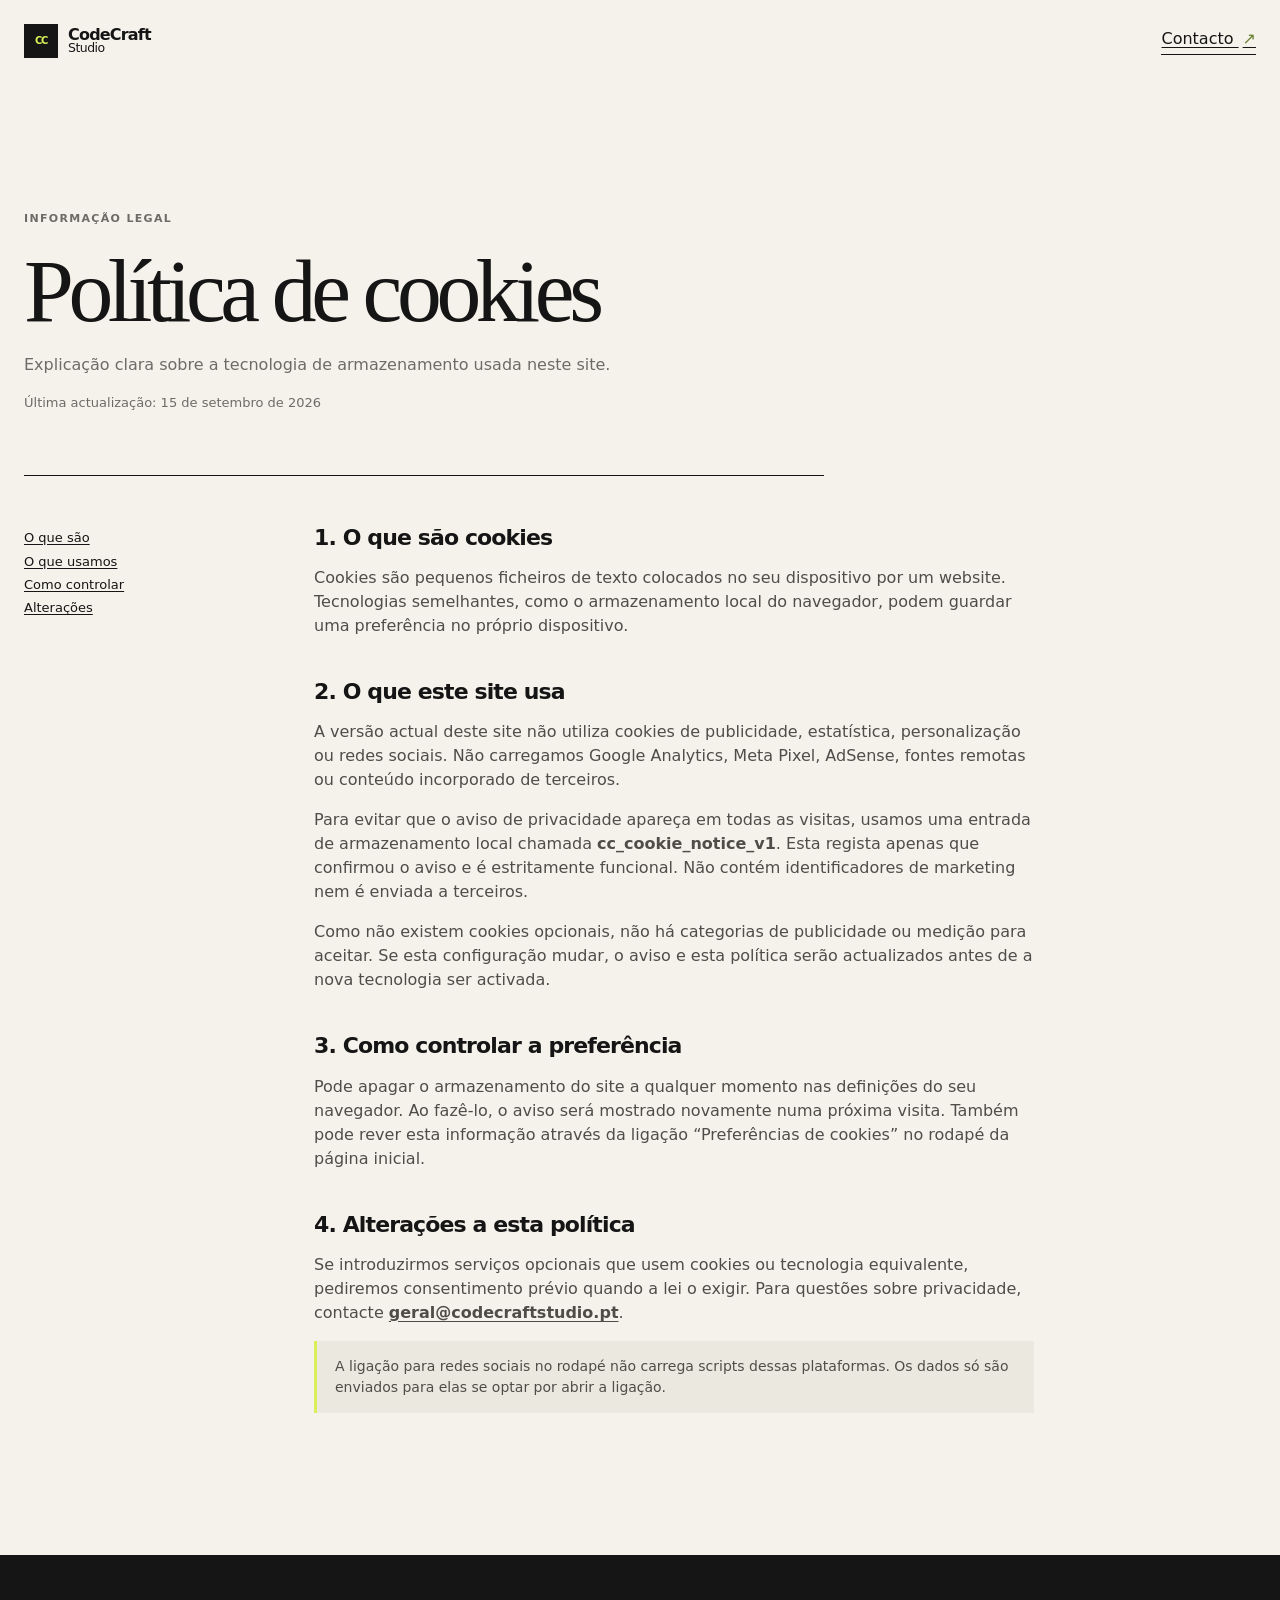
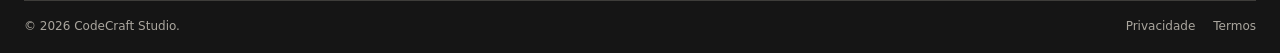
==== cookies.html @ 8bd4c87a "Add files via upload" ====
<!doctype html>
<html lang="pt-PT"><head><meta charset="utf-8"><meta name="viewport" content="width=device-width, initial-scale=1"><meta name="theme-color" content="#151515"><link rel="canonical" href="https://codecraftstudio.site/cookies.html"><link rel="icon" href="icon-192x192.png" type="image/png"><link rel="stylesheet" href="styles.css"><link rel="stylesheet" href="fixes.css"><title>Política de Cookies — CodeCraft Studio</title></head>
<body><a class="skip-link" href="#conteudo">Saltar para o conteúdo</a><header class="site-header"><div class="shell nav-wrap"><a class="brand" href="index.html" aria-label="CodeCraft Studio — início"><span class="brand-mark">CC</span><span>CodeCraft<br><small>Studio</small></span></a><a class="nav-contact" href="index.html#contacto">Contacto <span>↗</span></a></div></header>
<main id="conteudo" class="legal-main shell"><header class="legal-heading"><p class="section-label">Informação legal</p><h1>Política de cookies</h1><p>Explicação clara sobre a tecnologia de armazenamento usada neste site.</p><p class="legal-date">Última actualização: 15 de setembro de 2026</p></header><div class="legal-layout"><nav aria-label="Nesta página"><a href="#o-que-sao">O que são</a><a href="#uso">O que usamos</a><a href="#controlar">Como controlar</a><a href="#alteracoes">Alterações</a></nav><article class="legal-content">
<section id="o-que-sao"><h2>1. O que são cookies</h2><p>Cookies são pequenos ficheiros de texto colocados no seu dispositivo por um website. Tecnologias semelhantes, como o armazenamento local do navegador, podem guardar uma preferência no próprio dispositivo.</p></section>
<section id="uso"><h2>2. O que este site usa</h2><p>A versão actual deste site não utiliza cookies de publicidade, estatística, personalização ou redes sociais. Não carregamos Google Analytics, Meta Pixel, AdSense, fontes remotas ou conteúdo incorporado de terceiros.</p><p>Para evitar que o aviso de privacidade apareça em todas as visitas, usamos uma entrada de armazenamento local chamada <strong>cc_cookie_notice_v1</strong>. Esta regista apenas que confirmou o aviso e é estritamente funcional. Não contém identificadores de marketing nem é enviada a terceiros.</p><p>Como não existem cookies opcionais, não há categorias de publicidade ou medição para aceitar. Se esta configuração mudar, o aviso e esta política serão actualizados antes de a nova tecnologia ser activada.</p></section>
<section id="controlar"><h2>3. Como controlar a preferência</h2><p>Pode apagar o armazenamento do site a qualquer momento nas definições do seu navegador. Ao fazê-lo, o aviso será mostrado novamente numa próxima visita. Também pode rever esta informação através da ligação “Preferências de cookies” no rodapé da página inicial.</p></section>
<section id="alteracoes"><h2>4. Alterações a esta política</h2><p>Se introduzirmos serviços opcionais que usem cookies ou tecnologia equivalente, pediremos consentimento prévio quando a lei o exigir. Para questões sobre privacidade, contacte <a href="mailto:geral@codecraftstudio.pt">geral@codecraftstudio.pt</a>.</p></section>
<p class="legal-note">A ligação para redes sociais no rodapé não carrega scripts dessas plataformas. Os dados só são enviados para elas se optar por abrir a ligação.</p>
</article></div></main><footer class="site-footer"><div class="shell footer-bottom"><p>© <span data-year></span> CodeCraft Studio.</p><div><a href="privacy.html">Privacidade</a><a href="terms.html">Termos</a></div></div></footer><script src="main.js"></script></body></html>
---- styles.css ----
:root{--ink:#151515;--paper:#f5f2eb;--white:#fff;--muted:#6d6b65;--line:#d4d0c7;--lime:#d8ef58;--serif:Georgia,'Times New Roman',serif;--sans:Inter,ui-sans-serif,system-ui,-apple-system,BlinkMacSystemFont,'Segoe UI',sans-serif}*{box-sizing:border-box}html{scroll-behavior:smooth}body{margin:0;background:var(--paper);color:var(--ink);font-family:var(--sans);font-size:16px;line-height:1.5}a{color:inherit;text-underline-offset:.18em}button{font:inherit}.shell{width:min(100% - 48px,1240px);margin-inline:auto}.skip-link{position:fixed;top:8px;left:8px;z-index:99;transform:translateY(-160%);background:var(--lime);color:var(--ink);padding:10px 14px}.skip-link:focus{transform:none}.site-header{position:sticky;top:0;z-index:10;background:color-mix(in srgb,var(--paper) 92%,transparent);border-bottom:1px solid transparent;backdrop-filter:blur(12px)}.site-header.is-scrolled{border-color:var(--line)}.nav-wrap{min-height:82px;display:flex;align-items:center;justify-content:space-between}.brand{display:inline-flex;align-items:center;gap:10px;text-decoration:none;font-weight:800;line-height:.78;letter-spacing:-.05em}.brand small{font-size:.78em;font-weight:500;letter-spacing:-.04em}.brand-mark{width:34px;height:34px;display:grid;place-items:center;background:var(--ink);color:var(--lime);font-size:10px;letter-spacing:-.13em}.main-nav{display:flex;align-items:center;gap:30px;font-size:14px;font-weight:600}.main-nav a{text-decoration:none}.main-nav>a:not(.nav-contact):hover{color:var(--muted)}.nav-contact{border-bottom:1px solid var(--ink);padding-bottom:3px}.nav-contact span{color:#6d8232;margin-left:4px}.menu-button{display:none;border:0;background:none;font-weight:700}.menu-button span{display:inline-block;width:14px;border-top:1px solid;margin-left:5px;vertical-align:middle}.hero{padding:clamp(86px,12vw,174px) 0 0}.eyebrow,.section-label{margin:0;text-transform:uppercase;letter-spacing:.12em;font-size:11px;font-weight:800}.hero-grid{display:grid;grid-template-columns:minmax(0,1.65fr) minmax(280px,.65fr);align-items:end;gap:70px;margin:32px 0 84px}.hero h1{margin:0;font-family:var(--serif);font-size:clamp(50px,7.3vw,108px);line-height:.91;font-weight:400;letter-spacing:-.07em}.hero h1 em{color:#66803d;font-style:italic}.hero-aside{padding-bottom:5px}.hero-aside p,.section-head>p:last-child,.lead,.contact-content>p{margin:0;color:var(--muted);font-size:17px;line-height:1.55}.button{display:inline-flex;align-items:center;justify-content:center;gap:20px;border:1px solid var(--ink);padding:13px 16px;text-decoration:none;cursor:pointer;font-size:14px;font-weight:750;transition:background .18s,color .18s}.button-dark{margin-top:28px;background:var(--ink);color:var(--white)}.button-dark:hover{background:var(--lime);color:var(--ink)}.button-plain{background:transparent;color:var(--ink)}.button-plain:hover{background:var(--ink);color:var(--white)}.hero-rule{display:grid;grid-template-columns:1fr 1fr 1fr;padding:12px 0;border-top:1px solid var(--ink);font-size:12px}.hero-rule span:nth-child(2){text-align:center}.hero-rule span:last-child{text-align:right}.statement{margin-top:104px;padding:clamp(60px,10vw,145px) 0;background:var(--ink);color:var(--white)}.statement-grid{display:grid;grid-template-columns:.65fr 1.35fr;gap:30px}.statement .section-label{color:var(--lime)}h2{margin:0;font-family:var(--serif);font-size:clamp(38px,5vw,72px);font-weight:400;letter-spacing:-.06em;line-height:.98}.statement h2{max-width:790px}.lead{max-width:570px;margin-top:34px;color:#d1cec7}.section{padding:clamp(76px,11vw,150px) 0}.section-head{display:grid;grid-template-columns:.7fr 1fr;gap:30px;align-items:start;margin-bottom:62px}.section-head>p:last-child{max-width:535px}.service-list{border-top:1px solid var(--ink)}.service-list article{display:grid;grid-template-columns:100px 1fr 40px;gap:20px;padding:27px 0;border-bottom:1px solid var(--ink);align-items:start}.service-list article>span:first-child,.method li>span{font-size:12px;font-weight:700;color:var(--muted)}.service-list h3,.project h3,.method h3{margin:0;font-size:clamp(21px,2.1vw,30px);letter-spacing:-.04em;line-height:1.05}.service-list p,.method p{margin:10px 0 0;max-width:590px;color:var(--muted)}.service-arrow{text-align:right;font-size:20px}.work{background:#e8e4dc}.work-head{margin-bottom:48px}.work-grid{display:grid;grid-template-columns:repeat(2,1fr);gap:46px 24px}.project{display:block;text-decoration:none}.project-featured{grid-column:span 2}.project figure{margin:0;overflow:hidden;background:#d7d2c8;aspect-ratio:1.32}.project-featured figure{aspect-ratio:1.9}.project img{width:100%;height:100%;object-fit:cover;object-position:top;filter:saturate(.72);transition:transform .45s ease,filter .45s ease}.project:hover img{transform:scale(1.025);filter:saturate(1)}.project div{padding-top:13px}.project span{display:block;color:var(--muted);text-transform:uppercase;letter-spacing:.1em;font-size:10px;font-weight:750;margin-bottom:6px}.project p{margin:9px 0 0;color:var(--muted)}.method{display:grid;grid-template-columns:.9fr 1.1fr;gap:90px}.method-title h2{font-size:clamp(42px,4.5vw,62px);margin-top:25px}.method ol{margin:0;padding:0;list-style:none;border-top:1px solid var(--ink)}.method li{display:grid;grid-template-columns:64px 1fr;gap:20px;padding:27px 0;border-bottom:1px solid var(--ink)}.contact{background:var(--lime);padding:clamp(75px,11vw,145px) 0}.contact-grid{display:grid;grid-template-columns:1.25fr .75fr;gap:60px}.contact h2{max-width:650px;margin-top:25px}.contact-content{align-self:end}.contact-mail{display:flex;justify-content:space-between;gap:10px;margin-top:34px;padding:12px 0;border-top:1px solid var(--ink);border-bottom:1px solid var(--ink);font-size:clamp(20px,2vw,29px);font-weight:760;letter-spacing:-.04em;text-decoration:none}.contact-phone{display:inline-block;margin-top:15px;font-weight:650}.site-footer{background:var(--ink);color:var(--white);padding:45px 0 18px}.footer-top{display:grid;grid-template-columns:1fr 1fr 1fr;gap:30px;padding-bottom:65px}.brand-footer .brand-mark{background:var(--lime);color:var(--ink)}.footer-top p{margin:0 0 5px;color:#aaa69e;font-size:13px}.footer-links{display:flex;flex-direction:column;gap:5px;align-items:flex-start;font-size:13px}.footer-links a,.footer-links button{color:#aaa69e;background:none;border:0;padding:0;text-align:left;cursor:pointer}.footer-links a:hover,.footer-links button:hover{color:var(--white)}.footer-bottom{display:flex;justify-content:space-between;border-top:1px solid #3e3d3a;padding-top:16px;color:#aaa69e;font-size:12px}.footer-bottom p{margin:0}.footer-bottom div{display:flex;gap:18px}.footer-bottom a{text-decoration:none}.cookie-banner{position:fixed;z-index:20;right:20px;bottom:20px;max-width:510px;padding:20px;background:var(--white);border:1px solid var(--ink);box-shadow:8px 8px 0 var(--ink);display:flex;align-items:end;gap:20px}.cookie-banner strong{font-size:15px}.cookie-banner p{margin:5px 0 0;color:var(--muted);font-size:13px}.cookie-actions{display:flex;gap:8px;flex-shrink:0}.cookie-actions .button{margin:0;padding:10px 11px;font-size:12px}.consent-dialog{width:min(100% - 32px,560px);border:1px solid var(--ink);padding:34px;background:var(--paper);box-shadow:12px 12px 0 var(--ink)}.consent-dialog::backdrop{background:rgba(21,21,21,.7)}.consent-dialog h2{font-size:38px;margin:18px 0}.consent-dialog p{color:var(--muted)}.dialog-close{float:right;border:0;background:none;font-size:30px;cursor:pointer}.cookie-row{display:flex;justify-content:space-between;align-items:center;margin:28px 0;padding:14px 0;border-block:1px solid var(--line)}.cookie-row small{display:block;color:var(--muted);font-size:12px}.always-on{font-size:12px;font-weight:750}.dialog-actions{display:flex;justify-content:flex-end;gap:8px}.dialog-actions .button{margin:0}.legal-main{padding:clamp(80px,10vw,140px) 0}.legal-heading{max-width:800px;border-bottom:1px solid var(--ink);padding-bottom:50px;margin-bottom:50px}.legal-heading h1{font-family:var(--serif);font-size:clamp(48px,7vw,90px);font-weight:400;letter-spacing:-.06em;line-height:.95;margin:20px 0}.legal-heading p{color:var(--muted);max-width:620px}.legal-layout{display:grid;grid-template-columns:220px minmax(0,720px);gap:70px}.legal-layout nav{font-size:13px;line-height:1.8}.legal-layout nav a{display:block}.legal-content h2{font-family:var(--sans);font-size:22px;font-weight:800;letter-spacing:-.04em;line-height:1.1;margin:0 0 12px}.legal-content section+section{margin-top:42px}.legal-content p,.legal-content li{color:#4f4d48}.legal-content ul{padding-left:20px}.legal-content a{font-weight:650}.legal-note{border-left:3px solid var(--lime);padding:15px 18px;background:#ebe8df;color:#4f4d48;font-size:14px}.legal-date{font-size:13px;color:var(--muted)}@media (max-width:720px){.shell{width:min(100% - 32px,1240px)}.nav-wrap{min-height:68px}.menu-button{display:block;position:relative;z-index:3}.main-nav{display:none;position:absolute;top:68px;left:0;right:0;background:var(--paper);border-bottom:1px solid var(--ink);padding:20px 16px 24px;align-items:flex-start;flex-direction:column;gap:18px}.main-nav.is-open{display:flex}.hero{padding-top:74px}.hero-grid,.statement-grid,.section-head,.method,.contact-grid{grid-template-columns:1fr;gap:28px}.hero-grid{margin-bottom:58px}.hero h1{font-size:clamp(48px,14vw,74px)}.hero-rule span:nth-child(2){text-align:right}.hero-rule span:last-child{display:none}.statement{margin-top:72px}.section-head{margin-bottom:40px}.service-list article{grid-template-columns:42px 1fr 20px;gap:12px}.service-list p{font-size:15px}.work-grid{grid-template-columns:1fr;gap:35px}.project-featured{grid-column:auto}.project-featured figure,.project figure{aspect-ratio:1.28}.method{gap:45px}.contact-content{align-self:auto}.footer-top{grid-template-columns:1fr 1fr;padding-bottom:42px}.footer-top .footer-links{grid-column:span 2}.footer-bottom{display:block}.footer-bottom div{margin-top:10px}.cookie-banner{right:12px;bottom:12px;left:12px;max-width:none;display:block}.cookie-actions{margin-top:15px}.cookie-actions .button{flex:1}.legal-layout{grid-template-columns:1fr;gap:26px}.legal-layout nav{display:flex;gap:12px;flex-wrap:wrap}.legal-layout nav a{border:1px solid var(--line);padding:4px 8px}.legal-heading{padding-bottom:34px;margin-bottom:34px}}@media (prefers-reduced-motion:reduce){html{scroll-behavior:auto}.project img{transition:none}}
---- fixes.css ----
.cookie-banner[hidden]{display:none!important}
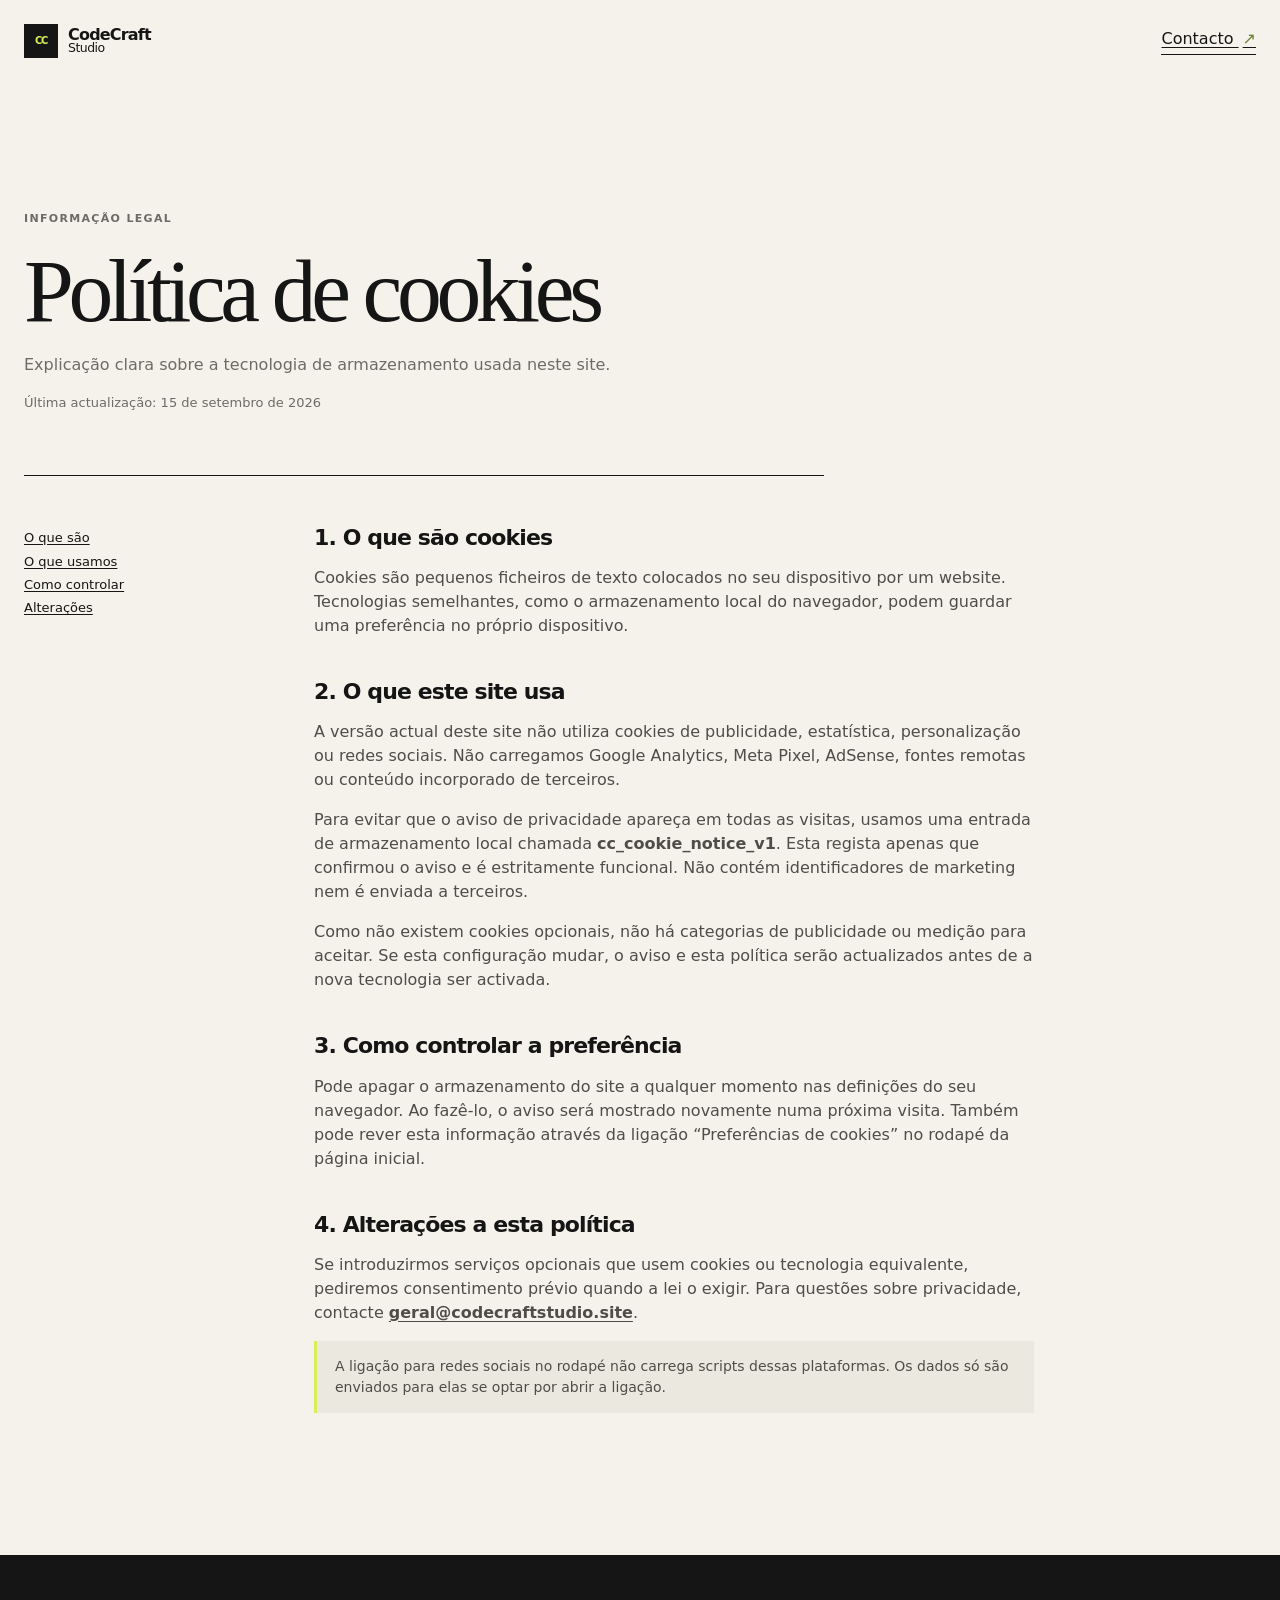
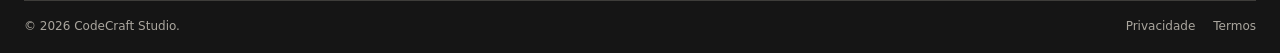
==== commit 82742b2e: "Add files via upload" ====
--- a/cookies.html
+++ b/cookies.html
@@ -5,6 +5,6 @@
 <section id="o-que-sao"><h2>1. O que são cookies</h2><p>Cookies são pequenos ficheiros de texto colocados no seu dispositivo por um website. Tecnologias semelhantes, como o armazenamento local do navegador, podem guardar uma preferência no próprio dispositivo.</p></section>
 <section id="uso"><h2>2. O que este site usa</h2><p>A versão actual deste site não utiliza cookies de publicidade, estatística, personalização ou redes sociais. Não carregamos Google Analytics, Meta Pixel, AdSense, fontes remotas ou conteúdo incorporado de terceiros.</p><p>Para evitar que o aviso de privacidade apareça em todas as visitas, usamos uma entrada de armazenamento local chamada <strong>cc_cookie_notice_v1</strong>. Esta regista apenas que confirmou o aviso e é estritamente funcional. Não contém identificadores de marketing nem é enviada a terceiros.</p><p>Como não existem cookies opcionais, não há categorias de publicidade ou medição para aceitar. Se esta configuração mudar, o aviso e esta política serão actualizados antes de a nova tecnologia ser activada.</p></section>
 <section id="controlar"><h2>3. Como controlar a preferência</h2><p>Pode apagar o armazenamento do site a qualquer momento nas definições do seu navegador. Ao fazê-lo, o aviso será mostrado novamente numa próxima visita. Também pode rever esta informação através da ligação “Preferências de cookies” no rodapé da página inicial.</p></section>
-<section id="alteracoes"><h2>4. Alterações a esta política</h2><p>Se introduzirmos serviços opcionais que usem cookies ou tecnologia equivalente, pediremos consentimento prévio quando a lei o exigir. Para questões sobre privacidade, contacte <a href="mailto:geral@codecraftstudio.pt">geral@codecraftstudio.pt</a>.</p></section>
+<section id="alteracoes"><h2>4. Alterações a esta política</h2><p>Se introduzirmos serviços opcionais que usem cookies ou tecnologia equivalente, pediremos consentimento prévio quando a lei o exigir. Para questões sobre privacidade, contacte <a href="mailto:geral@codecraftstudio.site">geral@codecraftstudio.site</a>.</p></section>
 <p class="legal-note">A ligação para redes sociais no rodapé não carrega scripts dessas plataformas. Os dados só são enviados para elas se optar por abrir a ligação.</p>
 </article></div></main><footer class="site-footer"><div class="shell footer-bottom"><p>© <span data-year></span> CodeCraft Studio.</p><div><a href="privacy.html">Privacidade</a><a href="terms.html">Termos</a></div></div></footer><script src="main.js"></script></body></html>
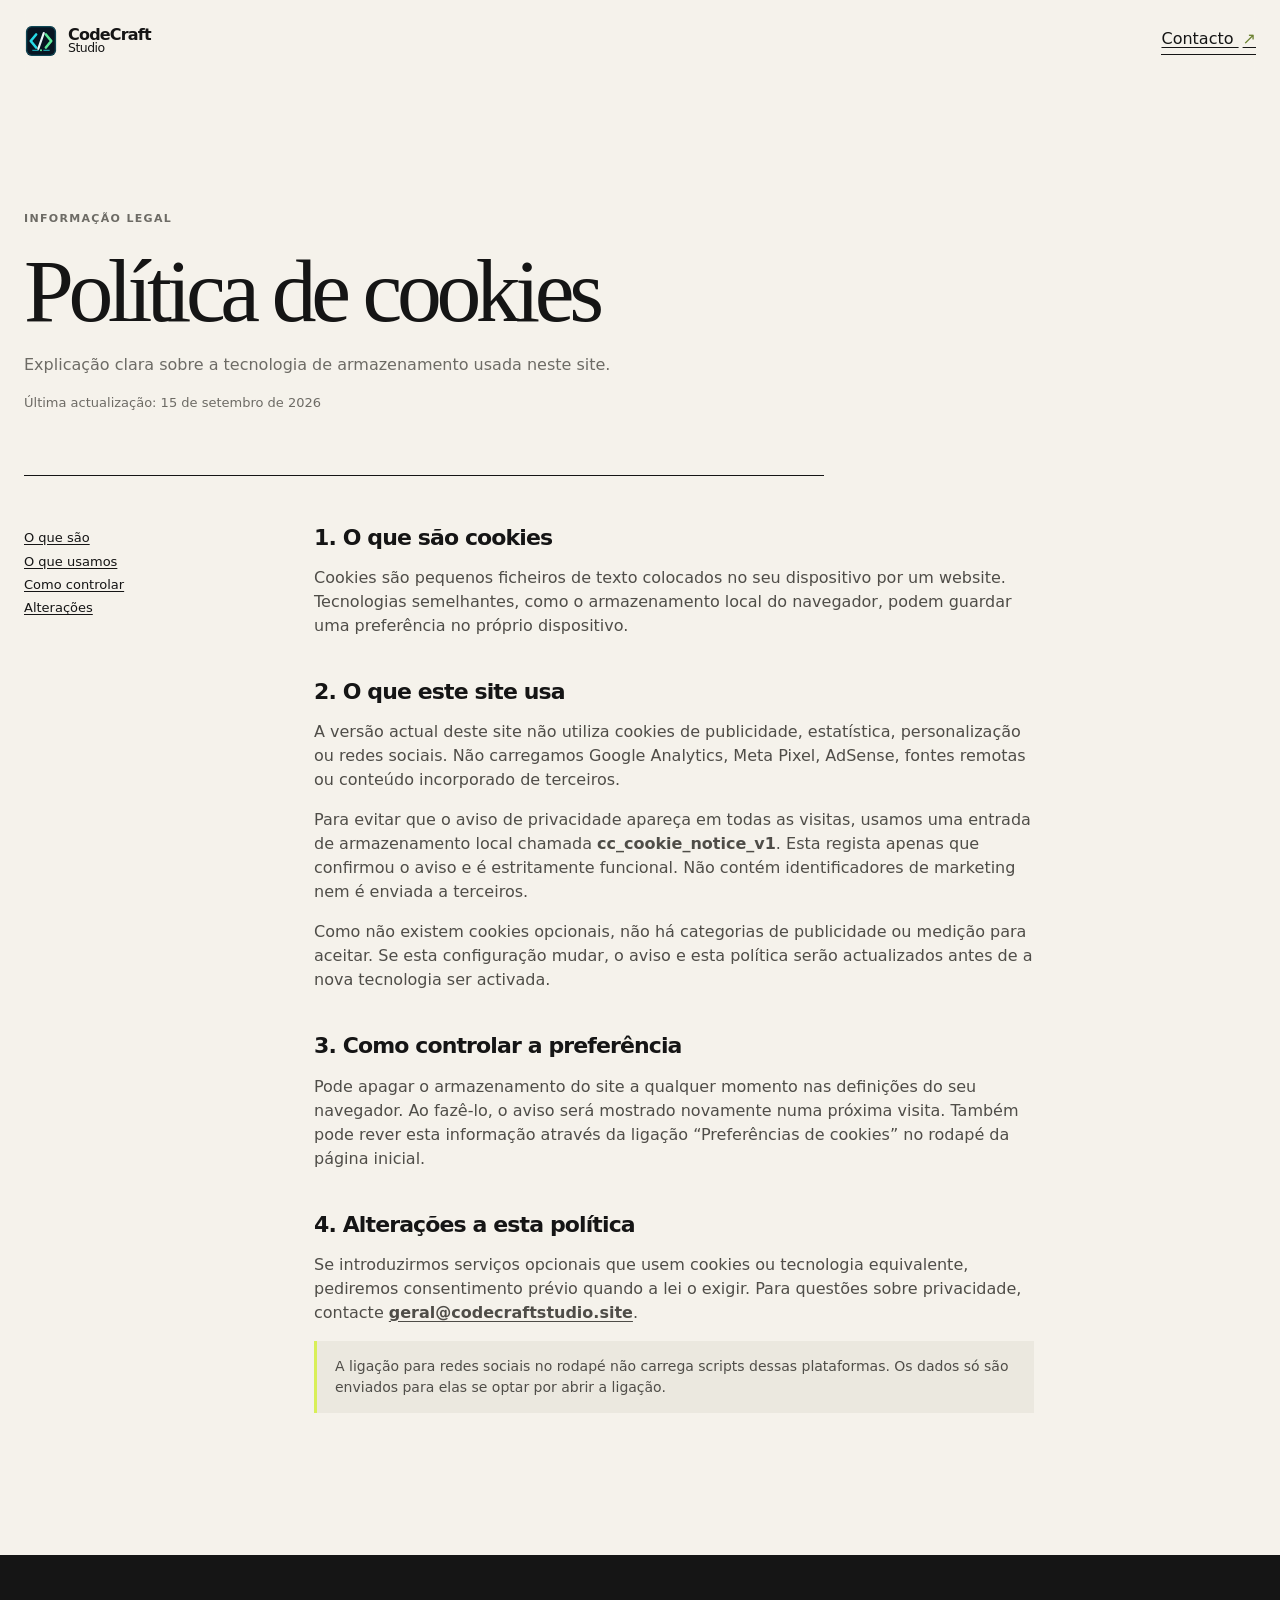
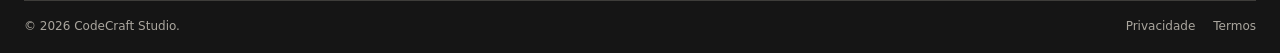
==== commit 3c9871fa: "Add files via upload" ====
--- a/cookies.html
+++ b/cookies.html
@@ -1,5 +1,5 @@
 <!doctype html>
-<html lang="pt-PT"><head><meta charset="utf-8"><meta name="viewport" content="width=device-width, initial-scale=1"><meta name="theme-color" content="#151515"><link rel="canonical" href="https://codecraftstudio.site/cookies.html"><link rel="icon" href="icon-192x192.png" type="image/png"><link rel="stylesheet" href="styles.css"><link rel="stylesheet" href="fixes.css"><title>Política de Cookies — CodeCraft Studio</title></head>
+<html lang="pt-PT"><head><meta charset="utf-8"><meta name="viewport" content="width=device-width, initial-scale=1"><meta name="theme-color" content="#151515"><link rel="canonical" href="https://codecraftstudio.site/cookies.html"><link rel="icon" href="icon-192x192.png" type="image/png"><link rel="stylesheet" href="styles.css"><link rel="stylesheet" href="fixes.css"><link rel="stylesheet" href="brand-site-integration.css"><title>Política de Cookies — CodeCraft Studio</title></head>
 <body><a class="skip-link" href="#conteudo">Saltar para o conteúdo</a><header class="site-header"><div class="shell nav-wrap"><a class="brand" href="index.html" aria-label="CodeCraft Studio — início"><span class="brand-mark">CC</span><span>CodeCraft<br><small>Studio</small></span></a><a class="nav-contact" href="index.html#contacto">Contacto <span>↗</span></a></div></header>
 <main id="conteudo" class="legal-main shell"><header class="legal-heading"><p class="section-label">Informação legal</p><h1>Política de cookies</h1><p>Explicação clara sobre a tecnologia de armazenamento usada neste site.</p><p class="legal-date">Última actualização: 15 de setembro de 2026</p></header><div class="legal-layout"><nav aria-label="Nesta página"><a href="#o-que-sao">O que são</a><a href="#uso">O que usamos</a><a href="#controlar">Como controlar</a><a href="#alteracoes">Alterações</a></nav><article class="legal-content">
 <section id="o-que-sao"><h2>1. O que são cookies</h2><p>Cookies são pequenos ficheiros de texto colocados no seu dispositivo por um website. Tecnologias semelhantes, como o armazenamento local do navegador, podem guardar uma preferência no próprio dispositivo.</p></section>
--- a/brand-site-integration.css
+++ b/brand-site-integration.css
@@ -0,0 +1,2 @@
+/* Replaces the temporary CC monogram with the final CodeCraft symbol. */
+.brand-mark{background:url("brand-kit/logo-mark.svg") center/contain no-repeat!important;color:transparent!important;font-size:0!important;flex:none}.brand-footer .brand-mark{background:url("brand-kit/logo-mark.svg") center/contain no-repeat!important}@media (max-width:720px){.brand-mark{width:38px;height:38px}.brand-footer .brand-mark{width:38px;height:38px}}
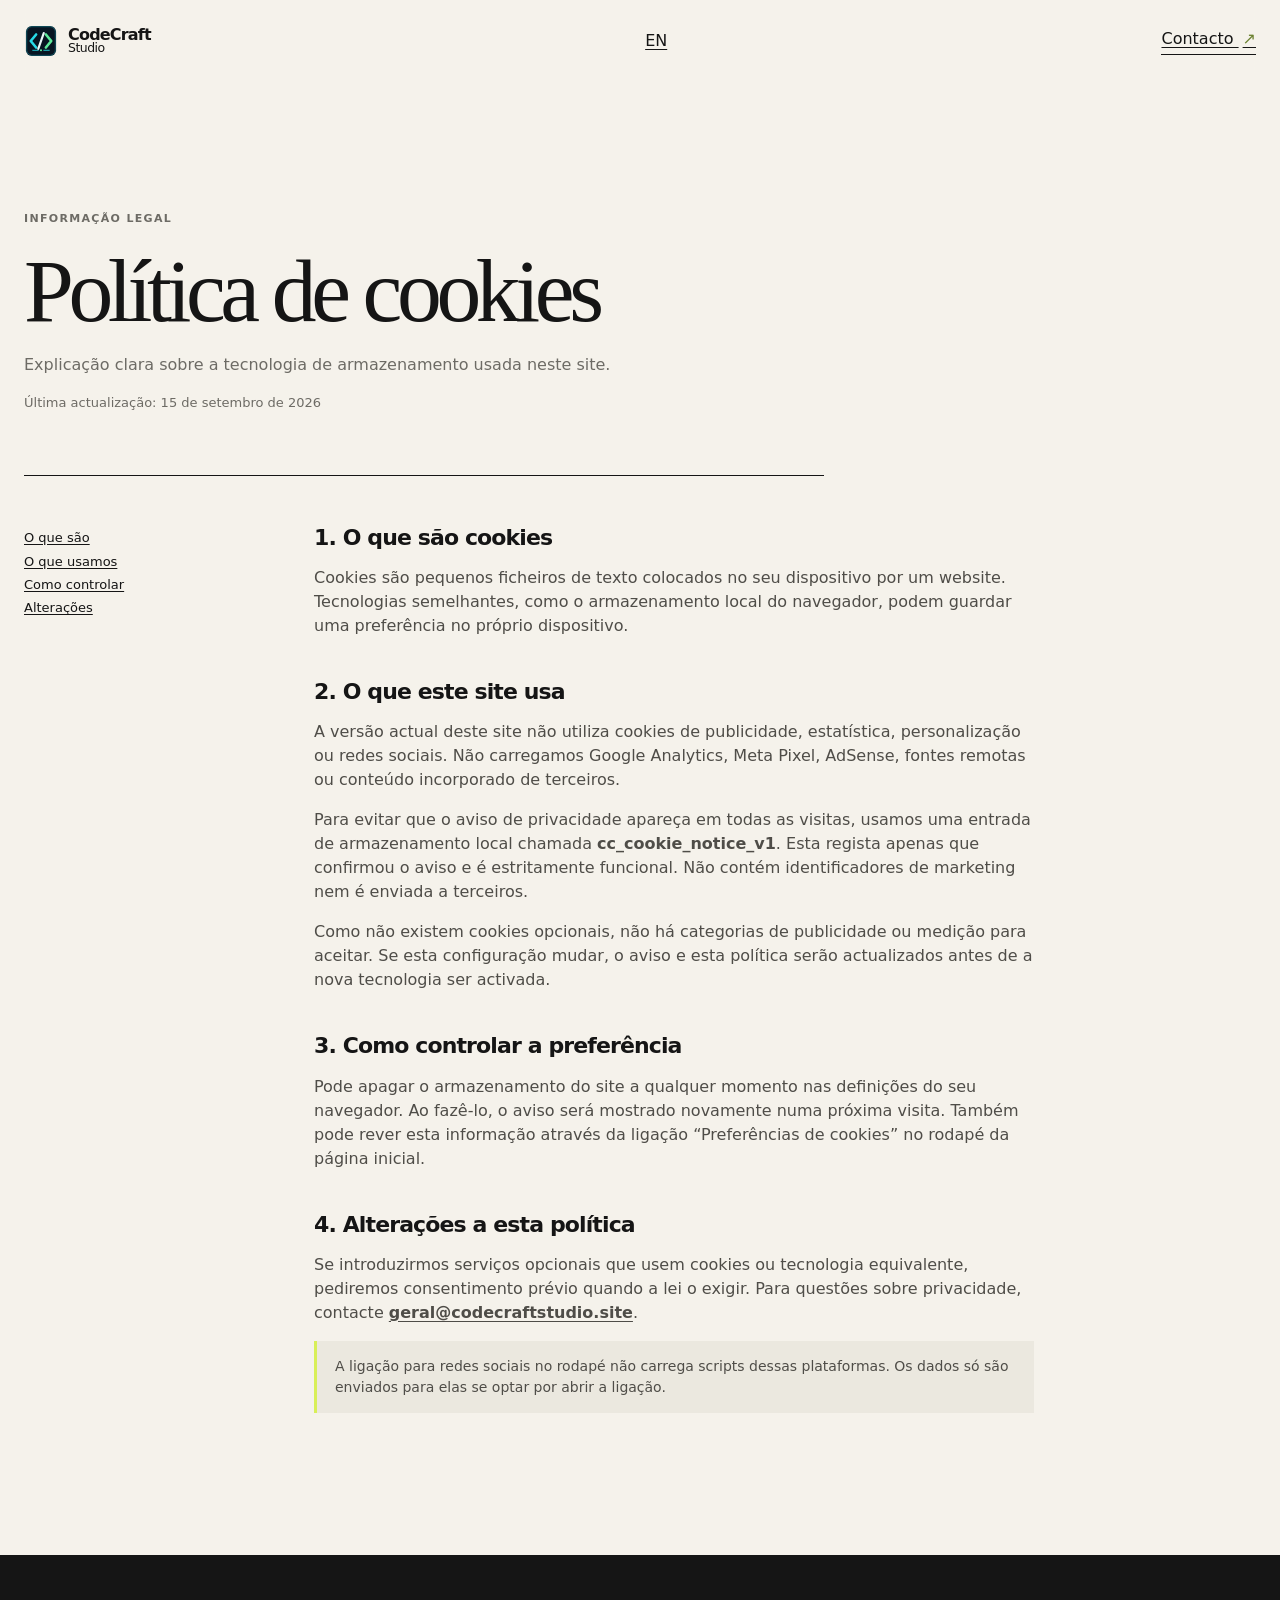
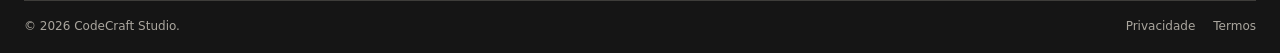
==== commit 284ea715: "Add files via upload" ====
--- a/cookies.html
+++ b/cookies.html
@@ -1,6 +1,6 @@
 <!doctype html>
-<html lang="pt-PT"><head><meta charset="utf-8"><meta name="viewport" content="width=device-width, initial-scale=1"><meta name="theme-color" content="#151515"><link rel="canonical" href="https://codecraftstudio.site/cookies.html"><link rel="icon" href="icon-192x192.png" type="image/png"><link rel="stylesheet" href="styles.css"><link rel="stylesheet" href="fixes.css"><link rel="stylesheet" href="brand-site-integration.css"><title>Política de Cookies — CodeCraft Studio</title></head>
-<body><a class="skip-link" href="#conteudo">Saltar para o conteúdo</a><header class="site-header"><div class="shell nav-wrap"><a class="brand" href="index.html" aria-label="CodeCraft Studio — início"><span class="brand-mark">CC</span><span>CodeCraft<br><small>Studio</small></span></a><a class="nav-contact" href="index.html#contacto">Contacto <span>↗</span></a></div></header>
+<html lang="pt-PT"><head><meta charset="utf-8"><meta name="viewport" content="width=device-width, initial-scale=1"><meta name="theme-color" content="#151515"><link rel="canonical" href="https://codecraftstudio.site/cookies.html"><link rel="icon" href="brand-kit/logo-mark.svg" type="image/svg+xml"><link rel="stylesheet" href="styles.css"><link rel="stylesheet" href="fixes.css"><link rel="stylesheet" href="brand-site-integration.css"><title>Política de Cookies — CodeCraft Studio</title></head>
+<body><a class="skip-link" href="#conteudo">Saltar para o conteúdo</a><header class="site-header"><div class="shell nav-wrap"><a class="brand" href="index.html" aria-label="CodeCraft Studio — início"><span class="brand-mark">CC</span><span>CodeCraft<br><small>Studio</small></span></a><a href="cookies-en.html" lang="en" hreflang="en">EN</a><a class="nav-contact" href="index.html#contacto">Contacto <span>↗</span></a></div></header>
 <main id="conteudo" class="legal-main shell"><header class="legal-heading"><p class="section-label">Informação legal</p><h1>Política de cookies</h1><p>Explicação clara sobre a tecnologia de armazenamento usada neste site.</p><p class="legal-date">Última actualização: 15 de setembro de 2026</p></header><div class="legal-layout"><nav aria-label="Nesta página"><a href="#o-que-sao">O que são</a><a href="#uso">O que usamos</a><a href="#controlar">Como controlar</a><a href="#alteracoes">Alterações</a></nav><article class="legal-content">
 <section id="o-que-sao"><h2>1. O que são cookies</h2><p>Cookies são pequenos ficheiros de texto colocados no seu dispositivo por um website. Tecnologias semelhantes, como o armazenamento local do navegador, podem guardar uma preferência no próprio dispositivo.</p></section>
 <section id="uso"><h2>2. O que este site usa</h2><p>A versão actual deste site não utiliza cookies de publicidade, estatística, personalização ou redes sociais. Não carregamos Google Analytics, Meta Pixel, AdSense, fontes remotas ou conteúdo incorporado de terceiros.</p><p>Para evitar que o aviso de privacidade apareça em todas as visitas, usamos uma entrada de armazenamento local chamada <strong>cc_cookie_notice_v1</strong>. Esta regista apenas que confirmou o aviso e é estritamente funcional. Não contém identificadores de marketing nem é enviada a terceiros.</p><p>Como não existem cookies opcionais, não há categorias de publicidade ou medição para aceitar. Se esta configuração mudar, o aviso e esta política serão actualizados antes de a nova tecnologia ser activada.</p></section>
